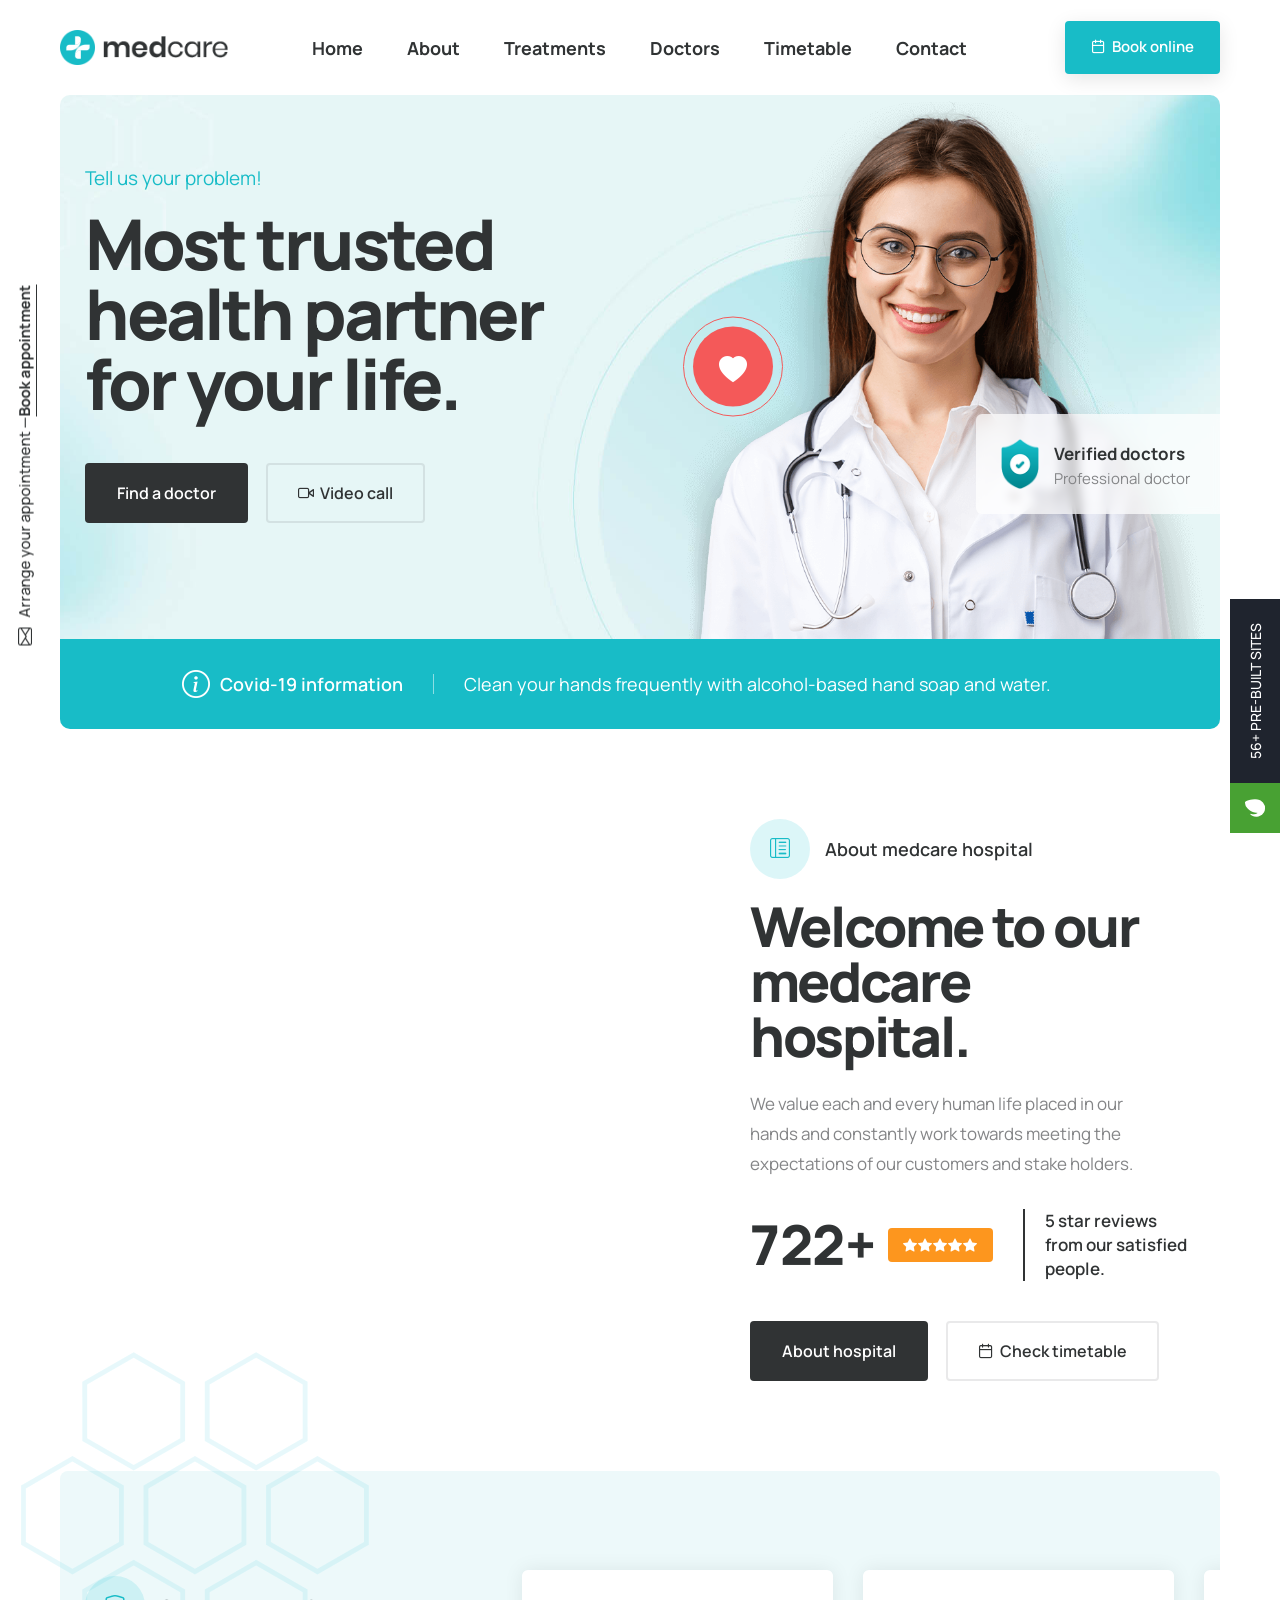
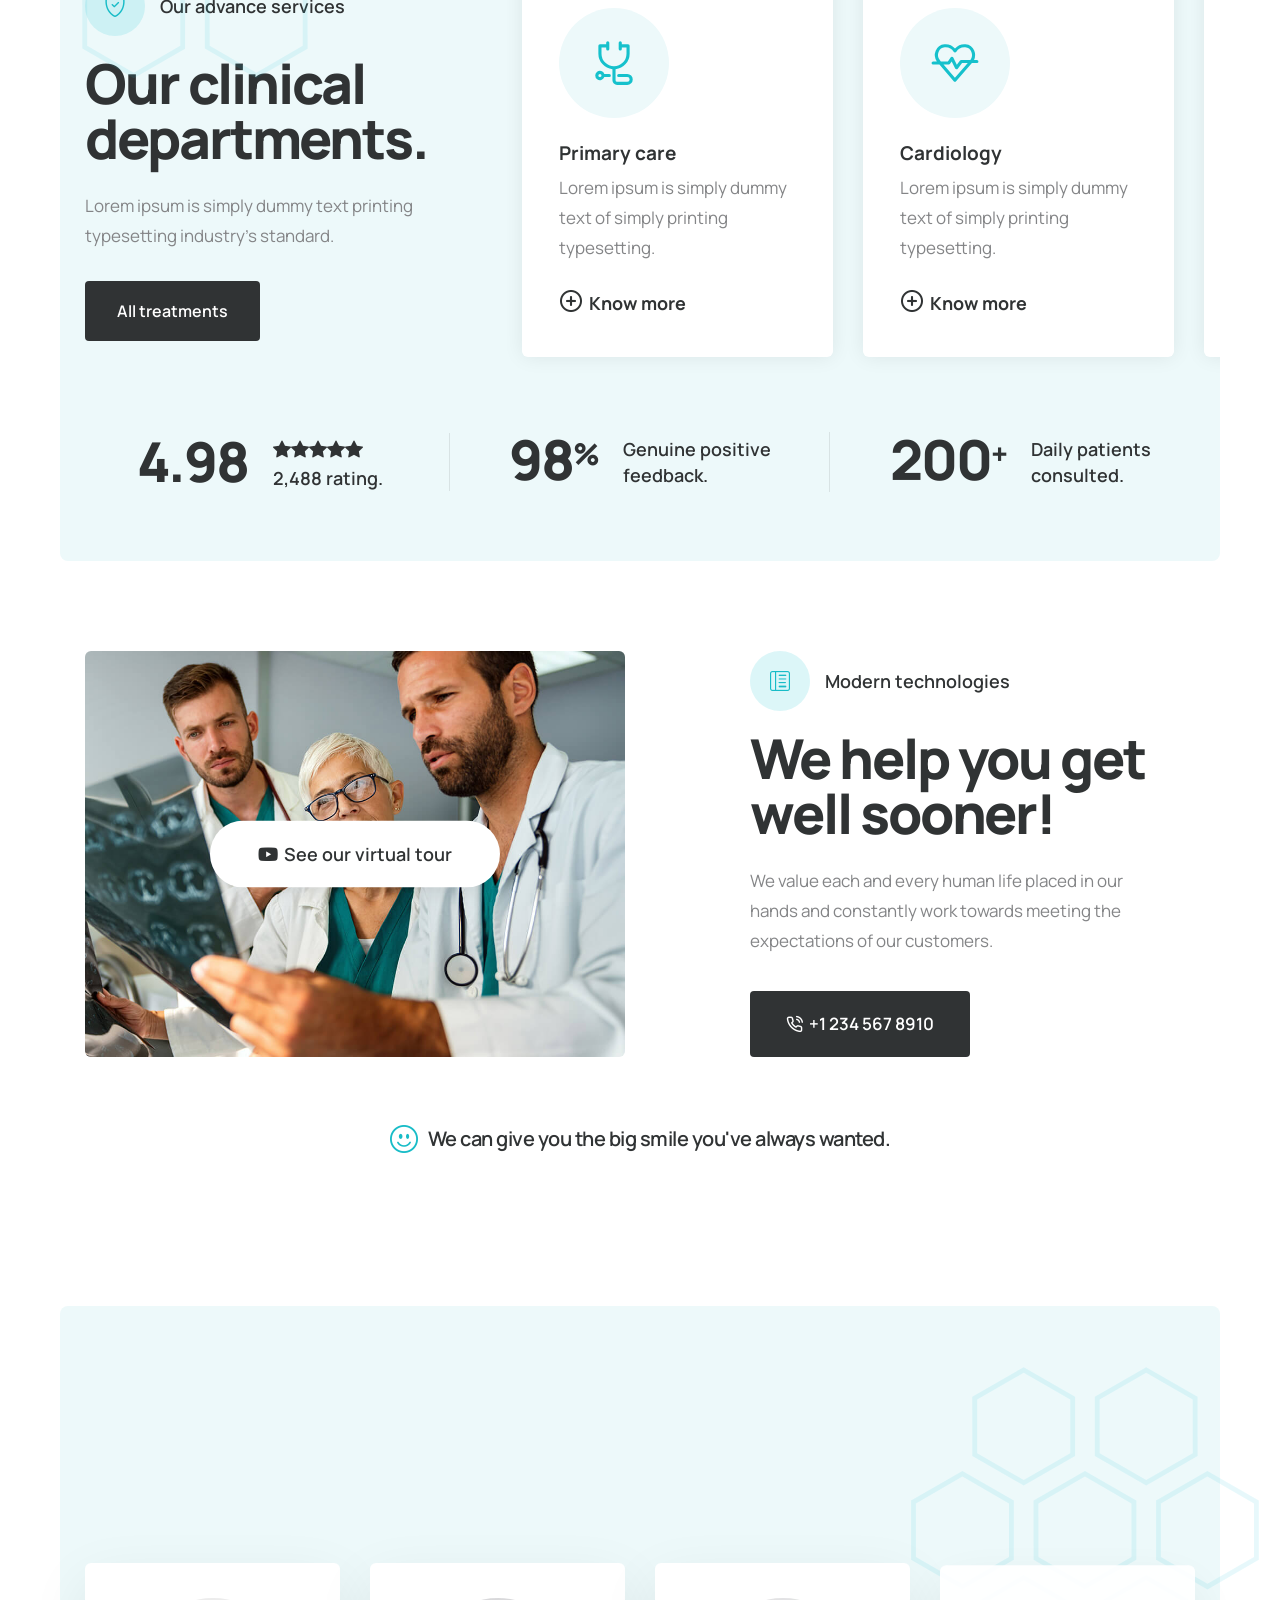
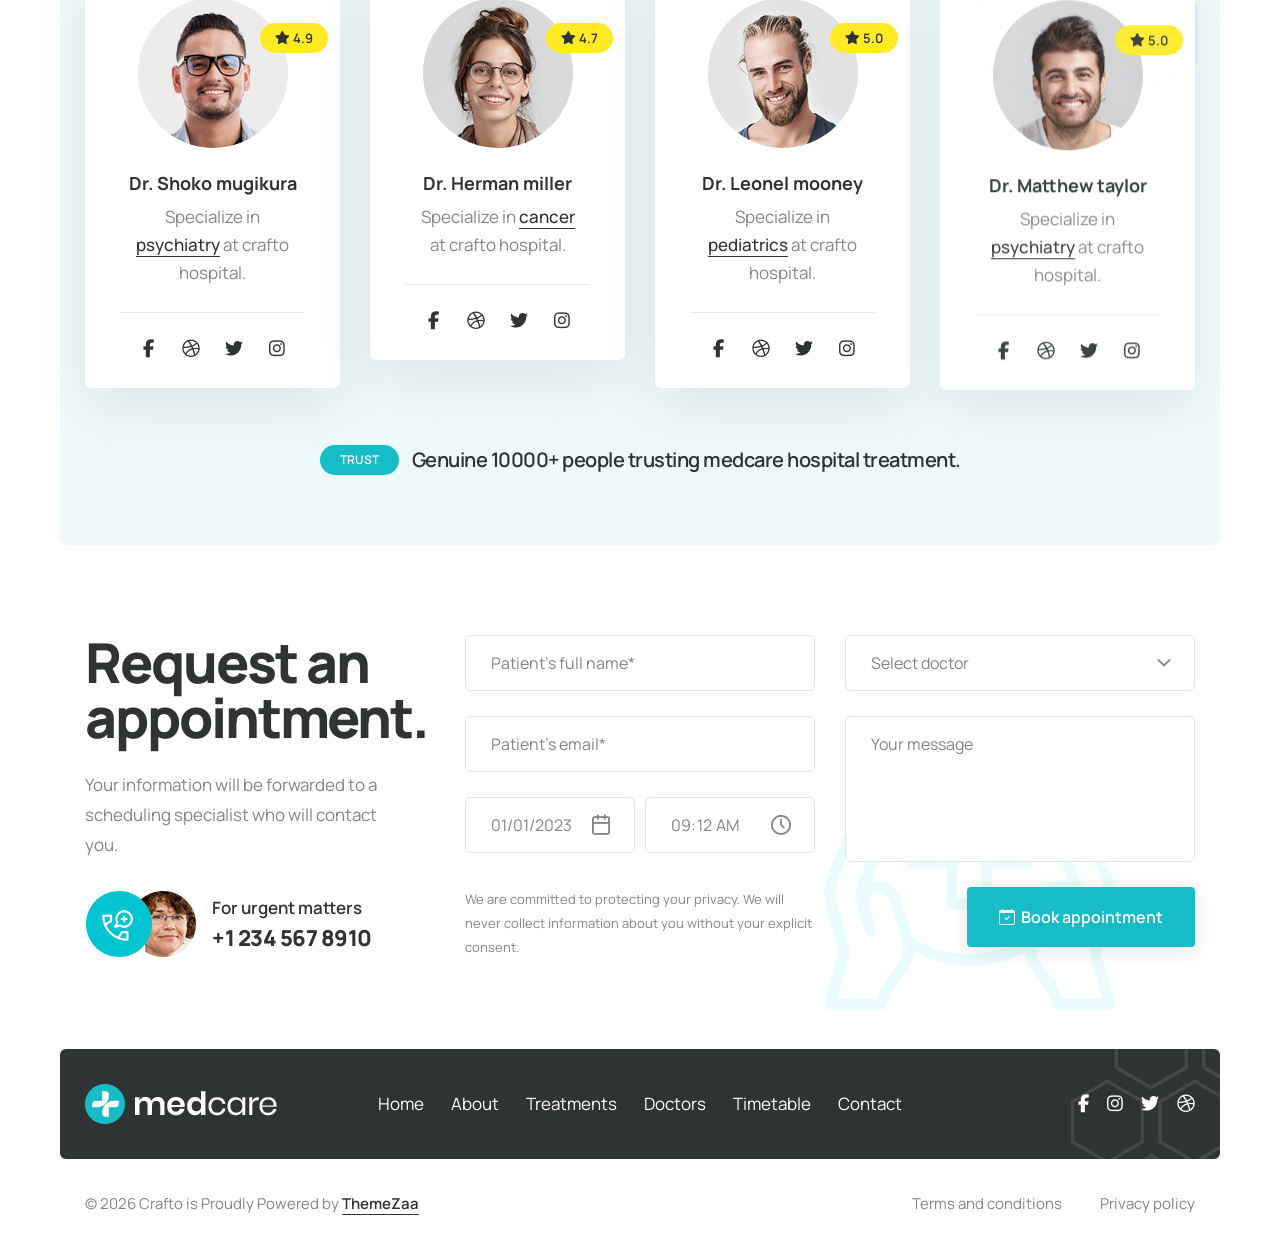
==== index.html @ 8123ae2b "Add files via upload" ====
<!DOCTYPE html>
<html class="no-js" lang="en">
  <head>
    <title>Crafto - The Multipurpose HTML5 Template</title>
    <meta charset="utf-8" />
    <meta http-equiv="X-UA-Compatible" content="IE=edge" />
    <meta name="author" content="ThemeZaa" />
    <meta name="viewport" content="width=device-width,initial-scale=1.0" />
    <meta
      name="description"
      content="Elevate your online presence with Crafto - a modern, versatile, multipurpose Bootstrap 5 responsive HTML5, SCSS template using highly creative 56+ ready demos."
    />
    <!-- favicon icon -->
    <link rel="shortcut icon" href="images/favicon.png" />
    <link rel="apple-touch-icon" href="images/apple-touch-icon-57x57.png" />
    <link
      rel="apple-touch-icon"
      sizes="72x72"
      href="images/apple-touch-icon-72x72.png"
    />
    <link
      rel="apple-touch-icon"
      sizes="114x114"
      href="images/apple-touch-icon-114x114.png"
    />
    <!-- google fonts preconnect -->
    <link rel="preconnect" href="https://fonts.googleapis.com" crossorigin />
    <link rel="preconnect" href="https://fonts.gstatic.com" crossorigin />
    <!-- style sheets and font icons  -->
    <link rel="stylesheet" href="css/vendors.min.css" />
    <link rel="stylesheet" href="css/icon.min.css" />
    <link rel="stylesheet" href="css/style.min.css" />
    <link rel="stylesheet" href="css/responsive.min.css" />
    <link rel="stylesheet" href="demos/medical/medical.css" />
  </head>
  <body data-mobile-nav-style="classic">
    <div class="box-layout">
      <!-- start header -->
      <header>
        <!-- start navigation -->
        <nav
          class="navbar navbar-expand-lg header-light bg-white disable-fixed"
        >
          <div class="container-fluid">
            <div class="col-auto col-lg-2 me-lg-0 me-auto">
              <a class="navbar-brand" href="demo-medical.html">
                <img
                  src="images/demo-medical-logo-black.png"
                  data-at2x="images/demo-medical-logo-black@2x.png"
                  alt=""
                  class="default-logo"
                />
                <img
                  src="images/demo-medical-logo-black.png"
                  data-at2x="images/demo-medical-logo-black@2x.png"
                  alt=""
                  class="alt-logo"
                />
                <img
                  src="images/demo-medical-logo-black.png"
                  data-at2x="images/demo-medical-logo-black@2x.png"
                  alt=""
                  class="mobile-logo"
                />
              </a>
            </div>
            <div class="col-auto col-lg-8 menu-order position-static">
              <button
                class="navbar-toggler float-start"
                type="button"
                data-bs-toggle="collapse"
                data-bs-target="#navbarNav"
                aria-controls="navbarNav"
                aria-label="Toggle navigation"
              >
                <span class="navbar-toggler-line"></span>
                <span class="navbar-toggler-line"></span>
                <span class="navbar-toggler-line"></span>
                <span class="navbar-toggler-line"></span>
              </button>
              <div
                class="collapse navbar-collapse justify-content-center"
                id="navbarNav"
              >
                <ul class="navbar-nav">
                  <li class="nav-item">
                    <a href="demo-medical.html" class="nav-link">Home</a>
                  </li>
                  <li class="nav-item">
                    <a href="demo-medical-about.html" class="nav-link">About</a>
                  </li>
                  <li class="nav-item">
                    <a href="demo-medical-treatments.html" class="nav-link"
                      >Treatments</a
                    >
                  </li>
                  <li class="nav-item">
                    <a href="demo-medical-doctors.html" class="nav-link"
                      >Doctors</a
                    >
                  </li>
                  <li class="nav-item">
                    <a href="demo-medical-timetable.html" class="nav-link"
                      >Timetable</a
                    >
                  </li>
                  <li class="nav-item">
                    <a href="demo-medical-contact.html" class="nav-link"
                      >Contact</a
                    >
                  </li>
                </ul>
              </div>
            </div>
            <div class="col-auto col-lg-2 text-end d-none d-sm-flex">
              <div class="header-icon">
                <div class="header-button">
                  <a
                    href="demo-medical-appointment.html"
                    class="btn btn-small btn-switch-text btn-base-color left-icon btn-round-edge btn-box-shadow"
                  >
                    <span>
                      <span><i class="feather icon-feather-calendar"></i></span>
                      <span class="btn-double-text" data-text="Book online"
                        >Book online</span
                      >
                    </span>
                  </a>
                </div>
              </div>
            </div>
          </div>
        </nav>
        <!-- end navigation -->
      </header>
      <!-- end header -->
      <!-- start banner -->
      <section
        class="top-space-margin overflow-hidden position-relative p-0 border-radius-10px lg-no-border-radius"
        data-parallax-background-ratio="0.5"
        style="background-image: url(images/demo-medical-hero-banner-bg.jpg)"
      >
        <div class="container h-100">
          <div class="row justify-content-md-center">
            <div
              class="col-xxl-5 col-xl-6 col-lg-7 pt-13 xl-pt-6 lg-pb-17 md-pb-6 sm-pt-40px text-center text-lg-start"
              data-anime='{ "el": "childs", "translateY": [50, 0], "opacity": [0,1], "duration": 600, "delay": 0, "staggervalue": 300, "easing": "easeOutQuad" }'
            >
              <span class="fs-19 mb-15px d-block text-base-color"
                >Tell us your problem!</span
              >
              <h1
                class="text-dark-gray fw-800 xs-fs-65 ls-minus-3px mb-45px d-block"
              >
                Most trusted health partner for your life.
              </h1>
              <a
                href="demo-medical-appointment.html"
                class="btn btn-medium btn-switch-text btn-dark-gray btn-round-edge me-15px xs-me-5px"
              >
                <span>
                  <span class="btn-double-text" data-text="Trusted doctor"
                    >Find a doctor</span
                  >
                </span>
              </a>
              <a
                href="demo-medical-appointment.html"
                class="btn btn-medium btn-switch-text left-icon btn-transparent-light-gray border-color-transparent-dark-gray btn-round-edge"
              >
                <span>
                  <span><i class="feather icon-feather-video"></i></span>
                  <span class="btn-double-text" data-text="Video call"
                    >Video call</span
                  >
                </span>
              </a>
            </div>
            <div
              class="col-xxl-7 col-xl-6 col-lg-5 col-md-10 position-relative align-self-end lg-pb-8 md-pb-1 sm-pb-10 xs-pb-30"
            >
              <div
                class="w-85px h-85px border-radius-100 d-flex align-items-center justify-content-center position-absolute z-index-9 left-50px lg-left-5px sm-left-30px top-100px lg-top-30px mt-30 translate-middle-y"
                data-anime='{ "opacity": [0,1], "duration": 800, "delay": 200, "staggervalue": 300, "easing": "easeOutQuad" }'
              >
                <div
                  class="bg-red video-icon-box video-icon-medium feature-box-icon-rounded w-80px h-80px rounded-circle d-flex align-items-center justify-content-center"
                >
                  <span>
                    <span class="video-icon">
                      <i
                        class="bi bi-heart-fill icon-very-medium text-white position-relative top-3px m-0"
                      ></i>
                      <span class="video-icon-sonar">
                        <span
                          class="video-icon-sonar-bfr border border-1 border-color-red"
                        ></span>
                      </span>
                    </span>
                  </span>
                </div>
              </div>
              <figure class="outside-box-right-2 position-relative">
                <img src="images/demo-medical-hero-banner-01.png" alt="" />
                <figcaption
                  class="blur-box bg-white-transparent position-absolute border-radius-6px top-50 right-minus-50px xl-right-minus-5px lg-right-minus-10px sm-right-5px w-250px p-25px text-center last-paragraph-no-margin animation-float"
                >
                  <!-- start features box item -->
                  <div class="icon-with-text-style-08">
                    <div
                      class="feature-box feature-box-left-icon-middle overflow-hidden"
                    >
                      <div class="feature-box-icon me-15px">
                        <img
                          src="images/demo-medical-hero-banner-icon-01.png"
                          class="h-50px"
                          alt=""
                        />
                      </div>
                      <div class="feature-box-content last-paragraph-no-margin">
                        <span class="d-inline-block fs-17 fw-700 text-dark-gray"
                          >Verified doctors</span
                        >
                        <p class="lh-20 fs-15">Professional doctor</p>
                      </div>
                    </div>
                  </div>
                  <!-- end features box item -->
                </figcaption>
              </figure>
            </div>
          </div>
        </div>
        <div
          class="bg-base-color position-absolute bottom-0px w-100 pt-30px pb-30px"
        >
          <div class="container">
            <div class="row align-items-center justify-content-center">
              <div class="col-auto md-mb-10px">
                <div class="d-flex align-items-center text-white">
                  <i class="bi bi-info-circle icon-very-medium me-10px"></i>
                  <span class="fw-600 fs-18">Covid-19 information</span>
                  <span
                    class="h-20px w-1px d-none d-lg-block bg-white opacity-5 ms-30px"
                  ></span>
                </div>
              </div>
              <div
                class="col-xl-7 col-lg-8 text-white text-center text-lg-start"
              >
                <div
                  class="swiper slider-one-slide"
                  data-slider-options='{ "slidesPerView": 1, "spaceBetween": 20, "loop": true, "pagination": { "el": ".slider-one-slide-pagination", "clickable": true }, "autoplay": { "delay": 2000, "disableOnInteraction": false }, "navigation": { "nextEl": ".swiper-button-next-nav", "prevEl": ".swiper-button-previous-nav" }, "keyboard": { "enabled": true, "onlyInViewport": true }, "effect": "slide" }'
                >
                  <div class="swiper-wrapper align-items-center">
                    <!-- start text slider item -->
                    <div class="fs-18 swiper-slide">
                      Get vaccinated as soon as it's your turn and follow
                      guidance on vaccination.
                    </div>
                    <!-- end text slider item -->
                    <!-- start text slider item -->
                    <div class="fs-18 swiper-slide">
                      Clean your hands frequently with alcohol-based hand soap
                      and water.
                    </div>
                    <!-- end text slider item -->
                    <!-- start text slider item -->
                    <div class="fs-18 swiper-slide">
                      Cover your mouth and nose with a bent elbow or tissue when
                      you cough.
                    </div>
                    <!-- end text slider item -->
                  </div>
                  <!-- start slider navigation -->
                  <!-- <div class="swiper-button-previous-nav swiper-button-prev"><i class="bi bi-arrow-left icon-extra-medium text-dark-gray d-flex"></i></div>
                                    <div class="swiper-button-next-nav swiper-button-next"><i class="bi bi-arrow-right icon-extra-medium text-dark-gray d-flex"></i></div> -->
                  <!-- end slider pagination -->
                </div>
              </div>
            </div>
          </div>
        </div>
      </section>
      <!-- end banner -->
      <!-- start section -->
      <section>
        <div class="container">
          <div class="row align-items-center justify-content-center">
            <div
              class="col-lg-6 col-md-10 md-mb-15 xs-mb-20 offset-lg-0 offset-md-1 position-relative"
            >
              <div
                class="w-75"
                data-animation-delay="200"
                data-shadow-animation="true"
                data-bottom-top="transform: translateY(50px)"
                data-top-bottom="transform: translateY(-50px)"
              >
                <img
                  src="images/demo-medical-home-02.jpg"
                  alt=""
                  class="border-radius-6px w-100"
                />
                <div
                  class="position-absolute left-minus-70px lg-left-minus-15px md-left-minus-50px bottom-130px lg-bottom-90px md-mb-50px d-none d-md-flex flex-column align-items-center justify-content-center w-140px h-140px bg-white border-radius-100 p-10px box-shadow-quadruple-large"
                  data-anime='{"translateY": [-15, 0], "scale": [0.5, 1], "opacity": [0,1], "duration": 800, "delay": 800, "staggervalue": 300, "easing": "easeOutQuad" }'
                >
                  <img
                    src="images/demo-medical-home-06.png"
                    class="position-absolute top-50 translate-middle-y"
                    alt=""
                  />
                  <img
                    src="images/demo-medical-home-07.png"
                    class="animation-rotation"
                    alt=""
                  />
                </div>
              </div>
              <div
                class="w-55 overflow-hidden position-absolute right-15px bottom-minus-50px"
                data-shadow-animation="true"
                data-animation-delay="100"
                data-bottom-top="transform: translateY(-20px)"
                data-top-bottom="transform: translateY(20px)"
              >
                <img
                  src="images/demo-medical-home-03.jpg"
                  alt=""
                  class="border-radius-6px box-shadow-quadruple-large w-100"
                />
              </div>
            </div>
            <div
              class="col-xl-5 offset-xl-1 col-lg-6 text-right text-md-start"
              data-anime='{ "opacity": [0,1], "duration": 600, "delay": 100, "staggervalue": 150, "easing": "easeOutQuad" }'
            >
              <span
                class="fs-18 fw-600 text-dark-gray mb-20px d-flex align-items-center"
                ><span
                  class="text-center w-60px h-60px d-flex justify-content-center align-items-center rounded-circle bg-light-sea-green-transparent-light align-middle me-15px"
                  ><i
                    class="bi bi-layout-text-sidebar-reverse text-base-color fs-20"
                  ></i></span
                >About medcare hospital</span
              >
              <h2 class="fw-800 text-dark-gray ls-minus-2px">
                Welcome to our medcare hospital.
              </h2>
              <p class="mb-30px w-95 lg-w-100 xs-mb-25px">
                We value each and every human life placed in our hands and
                constantly work towards meeting the expectations of our
                customers and stake holders.
              </p>
              <div class="row align-items-center text-right text-sm-start">
                <div class="col-sm-auto xs-mb-10px">
                  <h2
                    class="alt-font text-dark-gray mb-0 d-inline-block align-middle me-10px fw-800"
                  >
                    722+
                  </h2>
                  <div
                    class="text-center bg-golden-yellow text-white fs-14 ls-1px border-radius-4px d-inline-block ps-15px pe-15px lh-34 align-middle me-5px"
                  >
                    <i class="bi bi-star-fill"></i
                    ><i class="bi bi-star-fill"></i
                    ><i class="bi bi-star-fill"></i
                    ><i class="bi bi-star-fill"></i
                    ><i class="bi bi-star-fill"></i>
                  </div>
                </div>
                <div
                  class="col-sm border-start border-2 border-color-dark-gray ps-25px ms-10px xl-ps-20px xs-border-start-0 xs-ps-15px xs-pe-15px xs-m-0"
                >
                  <p class="m-0 lh-24 text-dark-gray fw-600">
                    5 star reviews from our satisfied people.
                  </p>
                </div>
              </div>
              <div class="d-inline-block mt-40px xs-mt-30px">
                <a
                  href="demo-medical-about.html"
                  class="btn btn-medium btn-switch-text btn-dark-gray btn-round-edge me-15px xs-me-5px"
                >
                  <span>
                    <span class="btn-double-text" data-text="Trusted doctor"
                      >About hospital</span
                    >
                  </span>
                </a>
                <a
                  href="demo-medical-timetable.html"
                  class="btn btn-medium btn-switch-text left-icon btn-transparent-light-gray border-color-transparent-dark-gray btn-round-edge xs-mt-15px"
                >
                  <span>
                    <span><i class="feather icon-feather-calendar"></i></span>
                    <span class="btn-double-text" data-text="Check timetable"
                      >Check timetable</span
                    >
                  </span>
                </a>
              </div>
            </div>
          </div>
        </div>
      </section>
      <!-- end section -->
      <!-- start section -->
      <section class="pt-0 position-relative">
        <div
          class="position-absolute top-minus-70px lg-top-minus-50px left-minus-80px xxl-left-minus-40px lg-left-30px lg-w-300px opacity-1 w-350px z-index-1 d-none d-lg-inline-block"
        >
          <img
            src="images/demo-medical-pattern.svg"
            alt=""
            data-bottom-top="transform: translateY(-50px)"
            data-top-bottom="transform: translateY(50px)"
          />
        </div>
        <div
          class="bg-light-turquoise-blue border-radius-8px lg-no-border-radius pt-6 pb-6 md-pt-50px md-pb-50px overflow-hidden position-relative"
        >
          <div class="container">
            <div class="row align-items-center">
              <div
                class="col-xl-4 col-lg-5 md-mb-30px"
                data-anime='{"el": "childs", "translateY": [30, 0], "opacity": [0,1], "duration": 800, "delay": 0, "staggervalue": 150, "easing": "easeOutQuad" }'
              >
                <span
                  class="fs-18 fw-600 text-dark-gray mb-20px d-flex align-items-center"
                  ><span
                    class="text-center w-60px h-60px d-flex justify-content-center align-items-center rounded-circle bg-light-sea-green-transparent-light align-middle me-15px"
                    ><i
                      class="bi bi bi-shield-check text-base-color fs-22"
                    ></i></span
                  >Our advance services</span
                >
                <h2 class="fw-800 text-dark-gray ls-minus-2px">
                  Our clinical departments.
                </h2>
                <p class="mb-30px">
                  Lorem ipsum is simply dummy text printing typesetting
                  industry's standard.
                </p>
                <a
                  href="demo-medical-treatments.html"
                  class="btn btn-medium btn-switch-text btn-dark-gray btn-round-edge"
                >
                  <span>
                    <span class="btn-double-text" data-text="All treatments"
                      >All treatments</span
                    >
                  </span>
                </a>
              </div>
              <div class="col-xl-8 ps-5 col-lg-7">
                <div
                  class="outside-box-right-25 sm-outside-box-right-0"
                  data-anime='{ "translateY": [0, 0], "opacity": [0,1], "duration": 1200, "delay": 100, "staggervalue": 150, "easing": "easeOutQuad" }'
                >
                  <div
                    class="swiper magic-cursor ps-15px md-ps-0"
                    data-slider-options='{ "slidesPerView": 1, "spaceBetween": 30, "loop": true, "autoplay": { "delay": 4000, "disableOnInteraction": false },  "pagination": { "el": ".slider-four-slide-pagination-1", "clickable": true, "dynamicBullets": false }, "keyboard": { "enabled": true, "onlyInViewport": true }, "breakpoints": { "1200": { "slidesPerView": 3 }, "768": { "slidesPerView": 2 }, "320": { "slidesPerView": 1 } }, "effect": "slide" }'
                  >
                    <div class="swiper-wrapper pt-30px pb-20px">
                      <!-- start slider item -->
                      <div class="swiper-slide">
                        <!-- start features box item -->
                        <div
                          class="icon-with-text-style-02 transition-inner-all"
                        >
                          <div
                            class="feature-box bg-white text-start hover-box dark-hover border-radius-6px p-15 xl-p-12 box-shadow-medium"
                          >
                            <div
                              class="feature-box-icon feature-box-icon-rounded w-110px h-110px bg-light-turquoise-blue rounded-circle mb-20px"
                            >
                              <img
                                src="images/demo-medical-icon-01.svg"
                                class="w-50px"
                                alt=""
                              />
                            </div>
                            <div class="feature-box-content">
                              <span
                                class="d-block text-dark-gray fs-19 fw-700 mb-5px"
                                >Primary care</span
                              >
                              <p class="text-light-opacity">
                                Lorem ipsum is simply dummy text of simply
                                printing typesetting.
                              </p>
                              <a
                                href="demo-medical-treatments.html"
                                class="btn btn-extra-large btn-link text-dark-gray border-bottom-0 left-icon fw-700"
                                ><i
                                  class="feather icon-feather-plus-circle icon-extra-medium ms-0"
                                ></i
                                >Know more</a
                              >
                            </div>
                            <div
                              class="feature-box-overlay bg-base-color border-radius-6px"
                            ></div>
                          </div>
                        </div>
                        <!-- end features box item -->
                      </div>
                      <!-- end slider item -->
                      <!-- start slider item -->
                      <div class="swiper-slide">
                        <!-- start features box item -->
                        <div
                          class="icon-with-text-style-02 transition-inner-all"
                        >
                          <div
                            class="feature-box bg-white text-start hover-box dark-hover border-radius-6px p-15 xl-p-12 box-shadow-medium"
                          >
                            <div
                              class="feature-box-icon feature-box-icon-rounded w-110px h-110px bg-light-turquoise-blue rounded-circle mb-20px"
                            >
                              <img
                                src="images/demo-medical-icon-02.svg"
                                class="w-50px"
                                alt=""
                              />
                            </div>
                            <div class="feature-box-content">
                              <span
                                class="d-block text-dark-gray fs-19 fw-700 mb-5px"
                                >Cardiology</span
                              >
                              <p class="text-light-opacity">
                                Lorem ipsum is simply dummy text of simply
                                printing typesetting.
                              </p>
                              <a
                                href="demo-medical-treatments.html"
                                class="btn btn-extra-large btn-link text-dark-gray border-bottom-0 left-icon fw-700"
                                ><i
                                  class="feather icon-feather-plus-circle icon-extra-medium ms-0"
                                ></i
                                >Know more</a
                              >
                            </div>
                            <div
                              class="feature-box-overlay bg-base-color border-radius-6px"
                            ></div>
                          </div>
                        </div>
                        <!-- end features box item -->
                      </div>
                      <!-- end slider item -->
                      <!-- start slider item -->
                      <div class="swiper-slide">
                        <!-- start features box item -->
                        <div
                          class="icon-with-text-style-02 transition-inner-all"
                        >
                          <div
                            class="feature-box bg-white text-start hover-box dark-hover border-radius-6px p-15 xl-p-12 box-shadow-medium"
                          >
                            <div
                              class="feature-box-icon feature-box-icon-rounded w-110px h-110px bg-light-turquoise-blue rounded-circle mb-20px"
                            >
                              <img
                                src="images/demo-medical-icon-03.svg"
                                class="w-50px"
                                alt=""
                              />
                            </div>
                            <div class="feature-box-content">
                              <span
                                class="d-block text-dark-gray fs-19 fw-700 mb-5px"
                                >General surgery</span
                              >
                              <p class="text-light-opacity">
                                Lorem ipsum is simply dummy text of simply
                                printing typesetting.
                              </p>
                              <a
                                href="demo-medical-treatments.html"
                                class="btn btn-extra-large btn-link text-dark-gray border-bottom-0 left-icon fw-700"
                                ><i
                                  class="feather icon-feather-plus-circle icon-extra-medium ms-0"
                                ></i
                                >Know more</a
                              >
                            </div>
                            <div
                              class="feature-box-overlay bg-base-color border-radius-6px"
                            ></div>
                          </div>
                        </div>
                        <!-- end features box item -->
                      </div>
                      <!-- end slider item -->
                      <!-- start slider item -->
                      <div class="swiper-slide">
                        <!-- start features box item -->
                        <div
                          class="icon-with-text-style-02 transition-inner-all"
                        >
                          <div
                            class="feature-box bg-white text-start hover-box dark-hover border-radius-6px p-15 xl-p-12 box-shadow-medium"
                          >
                            <div
                              class="feature-box-icon feature-box-icon-rounded w-110px h-110px bg-light-turquoise-blue rounded-circle mb-20px"
                            >
                              <img
                                src="images/demo-medical-icon-04.svg"
                                class="w-50px"
                                alt=""
                              />
                            </div>
                            <div class="feature-box-content">
                              <span
                                class="d-block text-dark-gray fs-19 fw-700 mb-5px"
                                >Blood test</span
                              >
                              <p class="text-light-opacity">
                                Lorem ipsum is simply dummy text of simply
                                printing typesetting.
                              </p>
                              <a
                                href="demo-medical-treatments.html"
                                class="btn btn-extra-large btn-link text-dark-gray border-bottom-0 left-icon fw-700"
                                ><i
                                  class="feather icon-feather-plus-circle icon-extra-medium ms-0"
                                ></i
                                >Know more</a
                              >
                            </div>
                            <div
                              class="feature-box-overlay bg-base-color border-radius-6px"
                            ></div>
                          </div>
                        </div>
                        <!-- end features box item -->
                      </div>
                      <!-- start slider item -->
                      <!-- start slider item -->
                      <div class="swiper-slide">
                        <!-- start features box item -->
                        <div
                          class="icon-with-text-style-02 transition-inner-all"
                        >
                          <div
                            class="feature-box bg-white text-start hover-box dark-hover border-radius-6px p-15 xl-p-12 box-shadow-medium"
                          >
                            <div
                              class="feature-box-icon feature-box-icon-rounded w-110px h-110px bg-light-turquoise-blue rounded-circle mb-20px"
                            >
                              <img
                                src="images/demo-medical-icon-02.svg"
                                class="w-50px"
                                alt=""
                              />
                            </div>
                            <div class="feature-box-content">
                              <span
                                class="d-block text-dark-gray fs-19 fw-700 mb-5px"
                                >Cardiology</span
                              >
                              <p class="text-light-opacity">
                                Lorem ipsum is simply dummy text of simply
                                printing typesetting.
                              </p>
                              <a
                                href="demo-medical-treatments.html"
                                class="btn btn-extra-large btn-link text-dark-gray border-bottom-0 left-icon fw-700"
                                ><i
                                  class="feather icon-feather-plus-circle icon-extra-medium ms-0"
                                ></i
                                >Know more</a
                              >
                            </div>
                            <div
                              class="feature-box-overlay bg-base-color border-radius-6px"
                            ></div>
                          </div>
                        </div>
                        <!-- end features box item -->
                      </div>
                      <!-- start slider item -->
                      <div class="swiper-slide">
                        <!-- start features box item -->
                        <div
                          class="icon-with-text-style-02 transition-inner-all"
                        >
                          <div
                            class="feature-box bg-white text-start hover-box dark-hover border-radius-6px p-15 xl-p-12 box-shadow-medium"
                          >
                            <div
                              class="feature-box-icon feature-box-icon-rounded w-110px h-110px bg-light-turquoise-blue rounded-circle mb-20px"
                            >
                              <img
                                src="images/demo-medical-icon-03.svg"
                                class="w-50px"
                                alt=""
                              />
                            </div>
                            <div class="feature-box-content">
                              <span
                                class="d-block text-dark-gray fs-19 fw-700 mb-5px"
                                >General surgery</span
                              >
                              <p class="text-light-opacity">
                                Lorem ipsum is simply dummy text of simply
                                printing typesetting.
                              </p>
                              <a
                                href="demo-medical-treatments.html"
                                class="btn btn-extra-large btn-link text-dark-gray border-bottom-0 left-icon fw-700"
                                ><i
                                  class="feather icon-feather-plus-circle icon-extra-medium ms-0"
                                ></i
                                >Know more</a
                              >
                            </div>
                            <div
                              class="feature-box-overlay bg-base-color border-radius-6px"
                            ></div>
                          </div>
                        </div>
                        <!-- end features box item -->
                      </div>
                      <!-- end slider item -->
                    </div>
                  </div>
                </div>
              </div>
            </div>
            <div
              class="row row-cols-1 row-cols-lg-3 row-cols-sm-2 mt-5 align-items-center justify-content-center"
              data-anime='{ "el": "childs", "translateY": [30, 0], "opacity": [0,1], "duration": 800, "delay": 0, "staggervalue": 200, "easing": "easeOutQuad" }'
            >
              <!-- start content box item -->
              <div
                class="col md-mb-40px border-end xs-border-end-0 border-color-transparent-dark-very-light"
              >
                <div
                  class="d-flex flex-column flex-md-row justify-content-center align-items-center text-center text-md-start"
                >
                  <div class="flex-shrink-0 me-25px sm-me-0">
                    <h2 class="mb-0 text-dark-gray fw-800 ls-minus-2px">
                      4.98
                    </h2>
                  </div>
                  <div>
                    <div
                      class="fs-18 lh-32 last-paragraph-no-margin text-dark-gray"
                    >
                      <i class="bi bi-star-fill text-dark-gray"></i
                      ><i class="bi bi-star-fill"></i
                      ><i class="bi bi-star-fill"></i
                      ><i class="bi bi-star-fill"></i
                      ><i class="bi bi-star-fill"></i>
                    </div>
                    <span class="fs-18 lh-26 d-block fw-600 text-dark-gray"
                      >2,488 rating.</span
                    >
                  </div>
                </div>
              </div>
              <!-- end content box item -->
              <!-- start content box item -->
              <div
                class="col md-mb-40px border-end md-border-end-0 border-color-transparent-dark-very-light"
              >
                <div
                  class="d-flex flex-column flex-md-row justify-content-center align-items-center text-center text-md-start"
                >
                  <div class="flex-shrink-0 me-25px sm-me-0">
                    <h2 class="mb-0 text-dark-gray fw-800 ls-minus-2px">
                      98<sup class="fs-30">%</sup>
                    </h2>
                  </div>
                  <div>
                    <span class="fs-18 text-dark-gray lh-26 d-block fw-600"
                      >Genuine positive<br />
                      feedback.</span
                    >
                  </div>
                </div>
              </div>
              <!-- end content box item -->
              <!-- start content box item -->
              <div class="col text-dark-gray fw-600">
                <div
                  class="d-flex flex-column flex-md-row justify-content-center align-items-center text-center text-md-start"
                >
                  <div class="flex-shrink-0 me-25px sm-me-0">
                    <h2 class="mb-0 text-dark-gray fw-800 ls-minus-2px">
                      200<sup class="fs-30">+</sup>
                    </h2>
                  </div>
                  <div>
                    <span class="fs-18 lh-26 d-block fw-600"
                      >Daily patients<br />consulted.</span
                    >
                  </div>
                </div>
              </div>
              <!-- end content box item -->
            </div>
          </div>
        </div>
      </section>
      <!-- end section -->
      <!-- start section -->
      <section class="overlap-height py-0">
        <div class="container overlap-gap-section">
          <div class="row align-items-center justify-content-center">
            <div
              class="col-lg-6 md-mb-50px position-relative"
              data-anime='{ "translateY": [0, 0], "opacity": [0,1], "duration": 1200, "delay": 50, "staggervalue": 150, "easing": "easeOutQuad" }'
            >
              <div class="atropos" data-atropos data-atropos-perspective="2450">
                <div class="atropos-scale">
                  <div class="atropos-rotate">
                    <div class="atropos-inner">
                      <img
                        src="images/demo-medical-home-04.jpg"
                        alt=""
                        class="border-radius-6px"
                      />
                    </div>
                  </div>
                </div>
              </div>
              <div
                class="absolute-middle-center text-white-space-nowrap z-index-9"
              >
                <a
                  href="https://www.youtube.com/watch?v=cfXHhfNy7tU"
                  class="btn btn-extra-large btn-white left-icon btn-box-shadow btn-rounded popup-youtube"
                  ><i class="fa-brands fa-youtube"></i>See our virtual tour</a
                >
              </div>
            </div>
            <div
              class="col-xl-5 offset-xl-1 col-lg-6"
              data-anime='{ "translateY": [30, 0], "opacity": [0,1], "duration": 1200, "delay": 150, "staggervalue": 150, "easing": "easeOutQuad" }'
            >
              <span
                class="fs-18 fw-600 text-dark-gray mb-20px d-flex align-items-center"
                ><span
                  class="text-center w-60px h-60px d-flex justify-content-center align-items-center rounded-circle bg-light-sea-green-transparent-light align-middle me-15px"
                  ><i
                    class="bi bi-layout-text-sidebar-reverse text-base-color fs-20"
                  ></i></span
                >Modern technologies</span
              >
              <h2 class="fw-800 text-dark-gray ls-minus-2px">
                We help you get well sooner!
              </h2>
              <p class="mb-35px md-mb-30px w-90 lg-w-100">
                We value each and every human life placed in our hands and
                constantly work towards meeting the expectations of our
                customers.
              </p>
              <a
                href="tel:12345678910"
                class="btn btn-large btn-switch-text btn-dark-gray btn-round-edge left-icon"
              >
                <span>
                  <span><i class="feather icon-feather-phone-call"></i></span>
                  <span class="btn-double-text" data-text="+1 234 567 8910"
                    >+1 234 567 8910</span
                  >
                </span>
              </a>
            </div>
          </div>
          <div
            class="row justify-content-center pt-6 pb-6 md-pt-8 md-pb-8"
            data-anime='{ "translateY": [0, 0], "opacity": [0,1], "duration": 1200, "delay": 150, "staggervalue": 150, "easing": "easeOutQuad" }'
          >
            <div class="col-auto icon-with-text-style-08">
              <div class="feature-box feature-box-left-icon-middle">
                <div class="feature-box-icon me-10px">
                  <i
                    class="bi bi-emoji-smile icon-very-medium text-base-color"
                  ></i>
                </div>
                <div
                  class="feature-box-content text-dark-gray fs-20 fw-600 ls-minus-05px"
                >
                  We can give you the big smile you've always wanted.
                </div>
              </div>
            </div>
          </div>
        </div>
      </section>
      <!-- end section -->
      <!-- start section -->
      <section
        class="bg-light-turquoise-blue border-radius-8px lg-no-border-radius pt-6 pb-6 position-relative z-index-0"
      >
        <div class="container overlap-section mb-5 sm-mb-50px">
          <div
            class="bg-base-color border-radius-6px pt-4 pb-4 ps-6 pe-6 xl-p-4 sm-p-30px"
            data-anime='{ "opacity": [0,1], "duration": 600, "delay": 100, "staggervalue": 300, "easing": "easeOutQuad" }'
          >
            <div class="row justify-content-center align-items-center">
              <div class="col-xl-3 lg-mb-25px text-center text-xl-start">
                <h6 class="text-white fw-700 mb-0 w-80 xl-w-100">
                  Find the right
                  <span
                    class="highlight-separator"
                    data-shadow-animation="true"
                    data-animation-delay="500"
                    >doctor
                    <span
                      ><img src="images/highlight-separator.svg" alt="" /></span
                  ></span>
                  for you.
                </h6>
              </div>
              <div class="col-xl-9">
                <div
                  class="row row-cols-auto row-cols-lg-3 row-cols-md-2 justify-content-center align-items-center"
                >
                  <!-- start process step item -->
                  <div
                    class="col process-step-style-07 position-relative md-mb-30px"
                  >
                    <div class="process-step-item d-flex align-items-center">
                      <div class="process-step-icon-wrap position-relative">
                        <div
                          class="process-step-icon d-flex justify-content-center align-items-center mx-auto rounded-circle h-70px w-70px border border-1 border-color-transparent-white-very-light box-shadow-bottom"
                        >
                          <span
                            class="number position-relative z-index-1 text-white fw-500"
                            >01</span
                          >
                        </div>
                      </div>
                      <div
                        class="process-content ps-20px last-paragraph-no-margin"
                      >
                        <span class="d-block fw-600 text-white fs-18"
                          >Search doctor</span
                        >
                        <p class="text-white opacity-7">Lorem sit printing</p>
                      </div>
                    </div>
                  </div>
                  <!-- end process step item -->
                  <!-- start process step item -->
                  <div
                    class="col process-step-style-07 position-relative md-mb-30px"
                  >
                    <div class="process-step-item d-flex align-items-center">
                      <div class="process-step-icon-wrap position-relative">
                        <div
                          class="process-step-icon d-flex justify-content-center align-items-center mx-auto rounded-circle h-70px w-70px border border-1 border-color-transparent-white-very-light box-shadow-bottom"
                        >
                          <span
                            class="number position-relative z-index-1 text-white fw-500"
                            >02</span
                          >
                        </div>
                      </div>
                      <div
                        class="process-content ps-20px last-paragraph-no-margin"
                      >
                        <span class="d-block fw-600 text-white fs-18"
                          >Book schedule</span
                        >
                        <p class="text-white opacity-7">Lorem sit printing</p>
                      </div>
                    </div>
                  </div>
                  <!-- end process step item -->
                  <!-- start process step item -->
                  <div class="col process-step-style-07 position-relative">
                    <div class="process-step-item d-flex align-items-center">
                      <div class="process-step-icon-wrap position-relative">
                        <div
                          class="process-step-icon d-flex justify-content-center align-items-center mx-auto rounded-circle h-70px w-70px border border-1 border-color-transparent-white-very-light box-shadow-bottom"
                        >
                          <span
                            class="number position-relative z-index-1 text-white fw-500"
                            >03</span
                          >
                        </div>
                      </div>
                      <div
                        class="process-content ps-20px last-paragraph-no-margin"
                      >
                        <span class="d-block fw-600 text-white fs-18"
                          >Make a payment</span
                        >
                        <p class="text-white opacity-7">Lorem sit printing</p>
                      </div>
                    </div>
                  </div>
                  <!-- end process step item -->
                </div>
              </div>
            </div>
          </div>
        </div>
        <div class="container">
          <div class="row mb-3">
            <div
              class="col text-center"
              data-anime='{ "translateY": [30, 0], "opacity": [0,1], "duration": 600, "delay": 0, "staggervalue": 300, "easing": "easeOutQuad" }'
            >
              <h2 class="fw-800 text-dark-gray ls-minus-2px">
                Qualified doctors
              </h2>
            </div>
          </div>
          <div
            class="row row-cols-1 row-cols-xl-4 row-cols-sm-2 justify-content-center"
            data-anime='{ "el": "childs", "translateY": [30, 0], "opacity": [0,1], "duration": 600, "delay": 0, "staggervalue": 300, "easing": "easeOutQuad" }'
          >
            <!-- start team member item -->
            <div class="col team-style-06 lg-mb-30px">
              <div
                class="d-flex flex-column p-35px pb-20px lg-p-30px text-center border-radius-6px bg-white box-shadow-quadruple-large position-relative"
              >
                <div class="position-relative">
                  <a href="#" class="d-inline-block position-relative"
                    ><img
                      class="rounded-circle w-150px h-150px mb-20px"
                      src="images/team-22.jpg"
                      alt=""
                    /><span
                      class="fs-13 fw-600 text-dark-gray alt-font lh-30 position-absolute top-25px right-minus-40px border-radius-30px bg-yellow ps-15px pe-15px"
                      ><i class="fa-solid fa-star"></i> 4.9</span
                    ></a
                  >
                </div>
                <a href="#" class="text-dark-gray fs-18 fw-700 mb-5px"
                  >Dr. Shoko mugikura</a
                >
                <p class="w-90 mx-auto lh-28">
                  Specialize in
                  <span
                    class="text-dark-gray text-decoration-line-bottom fw-500"
                    >psychiatry</span
                  >
                  at crafto hospital.
                </p>
                <div
                  class="text-center elements-social social-icon-style-02 border-top border-color-light-medium-gray w-100 pt-15px"
                >
                  <ul class="small-icon dark">
                    <li>
                      <a
                        class="facebook"
                        href="https://www.facebook.com/"
                        target="_blank"
                        ><i class="fa-brands fa-facebook-f"></i
                      ></a>
                    </li>
                    <li>
                      <a
                        class="dribbble"
                        href="http://www.dribbble.com"
                        target="_blank"
                        ><i class="fa-brands fa-dribbble"></i
                      ></a>
                    </li>
                    <li>
                      <a
                        class="twitter"
                        href="https://www.twitter.com"
                        target="_blank"
                        ><i class="fa-brands fa-twitter"></i
                      ></a>
                    </li>
                    <li>
                      <a
                        class="instagram"
                        href="https://www.instagram.com"
                        target="_blank"
                        ><i class="fa-brands fa-instagram"></i
                      ></a>
                    </li>
                  </ul>
                </div>
              </div>
            </div>
            <!-- end team member item -->
            <!-- start team member item -->
            <div class="col team-style-06 lg-mb-30px">
              <div
                class="d-flex flex-column p-35px pb-20px lg-p-30px text-center border-radius-6px bg-white box-shadow-quadruple-large position-relative"
              >
                <div class="position-relative">
                  <a href="#" class="d-inline-block position-relative"
                    ><img
                      class="rounded-circle w-150px h-150px mb-20px"
                      src="images/team-21.jpg"
                      alt=""
                    /><span
                      class="fs-13 fw-600 text-dark-gray alt-font lh-30 position-absolute top-25px right-minus-40px border-radius-30px bg-yellow ps-15px pe-15px"
                      ><i class="fa-solid fa-star"></i> 4.7</span
                    ></a
                  >
                </div>
                <a href="#" class="text-dark-gray fs-18 fw-700 mb-5px"
                  >Dr. Herman miller</a
                >
                <p class="w-90 mx-auto lh-28">
                  Specialize in
                  <span
                    class="text-dark-gray text-decoration-line-bottom fw-500"
                    >cancer</span
                  >
                  at crafto hospital.
                </p>
                <div
                  class="text-center elements-social social-icon-style-02 border-top border-color-light-medium-gray w-100 pt-15px"
                >
                  <ul class="small-icon dark">
                    <li>
                      <a
                        class="facebook"
                        href="https://www.facebook.com/"
                        target="_blank"
                        ><i class="fa-brands fa-facebook-f"></i
                      ></a>
                    </li>
                    <li>
                      <a
                        class="dribbble"
                        href="http://www.dribbble.com"
                        target="_blank"
                        ><i class="fa-brands fa-dribbble"></i
                      ></a>
                    </li>
                    <li>
                      <a
                        class="twitter"
                        href="https://www.twitter.com"
                        target="_blank"
                        ><i class="fa-brands fa-twitter"></i
                      ></a>
                    </li>
                    <li>
                      <a
                        class="instagram"
                        href="https://www.instagram.com"
                        target="_blank"
                        ><i class="fa-brands fa-instagram"></i
                      ></a>
                    </li>
                  </ul>
                </div>
              </div>
            </div>
            <!-- end team member item -->
            <!-- start team member item -->
            <div class="col team-style-06 sm-mb-30px">
              <div
                class="d-flex flex-column p-35px pb-20px lg-p-30px text-center border-radius-6px bg-white box-shadow-quadruple-large position-relative"
              >
                <div class="position-relative">
                  <a href="#" class="d-inline-block position-relative"
                    ><img
                      class="rounded-circle w-150px h-150px mb-20px"
                      src="images/team-23.jpg"
                      alt=""
                    /><span
                      class="fs-13 fw-600 text-dark-gray alt-font lh-30 position-absolute top-25px right-minus-40px border-radius-30px bg-yellow ps-15px pe-15px"
                      ><i class="fa-solid fa-star"></i> 5.0</span
                    ></a
                  >
                </div>
                <a href="#" class="text-dark-gray fs-18 fw-700 mb-5px"
                  >Dr. Leonel mooney</a
                >
                <p class="w-90 mx-auto lh-28">
                  Specialize in
                  <span
                    class="text-dark-gray text-decoration-line-bottom fw-500"
                    >pediatrics</span
                  >
                  at crafto hospital.
                </p>
                <div
                  class="text-center elements-social social-icon-style-02 border-top border-color-light-medium-gray w-100 pt-15px"
                >
                  <ul class="small-icon dark">
                    <li>
                      <a
                        class="facebook"
                        href="https://www.facebook.com/"
                        target="_blank"
                        ><i class="fa-brands fa-facebook-f"></i
                      ></a>
                    </li>
                    <li>
                      <a
                        class="dribbble"
                        href="http://www.dribbble.com"
                        target="_blank"
                        ><i class="fa-brands fa-dribbble"></i
                      ></a>
                    </li>
                    <li>
                      <a
                        class="twitter"
                        href="https://www.twitter.com"
                        target="_blank"
                        ><i class="fa-brands fa-twitter"></i
                      ></a>
                    </li>
                    <li>
                      <a
                        class="instagram"
                        href="https://www.instagram.com"
                        target="_blank"
                        ><i class="fa-brands fa-instagram"></i
                      ></a>
                    </li>
                  </ul>
                </div>
              </div>
            </div>
            <!-- end team member item -->
            <!-- start team member item -->
            <div class="col team-style-06">
              <div
                class="d-flex flex-column p-35px pb-20px lg-p-30px text-center border-radius-6px bg-white box-shadow-quadruple-large position-relative"
              >
                <div class="position-relative">
                  <a href="#" class="d-inline-block position-relative"
                    ><img
                      class="rounded-circle w-150px h-150px mb-20px"
                      src="images/team-56.jpg"
                      alt=""
                    /><span
                      class="fs-13 fw-600 text-dark-gray alt-font lh-30 position-absolute top-25px right-minus-40px border-radius-30px bg-yellow ps-15px pe-15px"
                      ><i class="fa-solid fa-star"></i> 5.0</span
                    ></a
                  >
                </div>
                <a href="#" class="text-dark-gray fs-18 fw-700 mb-5px"
                  >Dr. Matthew taylor</a
                >
                <p class="w-90 mx-auto lh-28">
                  Specialize in
                  <span
                    class="text-dark-gray text-decoration-line-bottom fw-500"
                    >psychiatry</span
                  >
                  at crafto hospital.
                </p>
                <div
                  class="text-center elements-social social-icon-style-02 border-top border-color-light-medium-gray w-100 pt-15px"
                >
                  <ul class="small-icon dark">
                    <li>
                      <a
                        class="facebook"
                        href="https://www.facebook.com/"
                        target="_blank"
                        ><i class="fa-brands fa-facebook-f"></i
                      ></a>
                    </li>
                    <li>
                      <a
                        class="dribbble"
                        href="http://www.dribbble.com"
                        target="_blank"
                        ><i class="fa-brands fa-dribbble"></i
                      ></a>
                    </li>
                    <li>
                      <a
                        class="twitter"
                        href="https://www.twitter.com"
                        target="_blank"
                        ><i class="fa-brands fa-twitter"></i
                      ></a>
                    </li>
                    <li>
                      <a
                        class="instagram"
                        href="https://www.instagram.com"
                        target="_blank"
                        ><i class="fa-brands fa-instagram"></i
                      ></a>
                    </li>
                  </ul>
                </div>
              </div>
            </div>
            <!-- end team member item -->
          </div>
          <div
            class="row justify-content-center align-items-center mt-5 sm-mt-7"
            data-anime='{ "translateY": [50, 0], "opacity": [0,1], "duration": 1200, "delay": 0, "staggervalue": 150, "easing": "easeOutQuad" }'
          >
            <div class="col-12 text-center last-paragraph-no-margin">
              <div
                class="fs-12 lh-30 fw-600 text-white text-uppercase d-inline-block bg-base-color border-radius-30px ps-20px pe-20px me-10px sm-m-5px align-middle"
              >
                trust
              </div>
              <div
                class="d-inline-block align-middle text-dark-gray fs-20 fw-600 ls-minus-05px"
              >
                Genuine 10000+ people trusting medcare hospital treatment.
              </div>
            </div>
          </div>
        </div>
        <div
          class="position-absolute top-10px right-minus-80px xxl-right-minus-40px lg-right-15px opacity-1 w-350px z-index-minus-1 d-none d-lg-block"
        >
          <img
            src="images/demo-medical-pattern.svg"
            alt=""
            data-bottom-top="transform: translateY(50px)"
            data-top-bottom="transform: translateY(-50px)"
          />
        </div>
      </section>
      <!-- end section -->
      <!-- start section -->
      <section class="position-relative" id="appointment">
        <div class="container">
          <div
            class="row justify-content-center"
            data-anime='{ "translateY": [0, 0], "opacity": [0,1], "duration": 1200, "delay": 50, "staggervalue": 150, "easing": "easeOutQuad" }'
          >
            <div class="col-xl-4 col-lg-5 md-mb-50px">
              <h2 class="fw-800 text-dark-gray ls-minus-2px">
                Request an appointment.
              </h2>
              <p class="w-90 md-w-100 mb-30px">
                Your information will be forwarded to a scheduling specialist
                who will contact you.
              </p>
              <div class="row g-0 align-items-center">
                <div class="col-auto">
                  <img
                    class="me-15px"
                    src="images/demo-medical-home-05.png"
                    alt=""
                  />
                </div>
                <div class="col">
                  <span class="fw-600 text-dark-gray"
                    >For urgent matters<br /><a
                      href="tel:12345678910"
                      class="fs-22 ls-minus-05px fw-800"
                      >+1 234 567 8910</a
                    ></span
                  >
                </div>
              </div>
            </div>
            <div class="col-xl-8 col-lg-7">
              <div class="contact-form-style-05">
                <!-- start contact form -->
                <form action="email-templates/contact-form.php" method="post">
                  <div class="row justify-content-center">
                    <div class="col-md-6 sm-mb-25px">
                      <input
                        class="mb-25px form-control required"
                        type="text"
                        name="name"
                        placeholder="Patient's full name*"
                      />
                      <input
                        class="mb-25px form-control required"
                        type="text"
                        name="email"
                        placeholder="Patient's email*"
                      />
                      <div class="date-time row gutter-very-small">
                        <div class="date-icon col-xl-6 lg-mb-25px">
                          <input
                            class="form-control"
                            type="date"
                            name="date"
                            value="2023-01-01"
                            min="2023-01-01"
                            max="2099-12-31"
                            aria-label="date"
                          />
                        </div>
                        <div class="time-icon col-xl-6">
                          <input
                            class="form-control"
                            type="time"
                            name="time"
                            value="09:12"
                            min="09:00"
                            max="12:00"
                            aria-label="time"
                          />
                        </div>
                      </div>
                    </div>
                    <div class="col-md-6">
                      <div class="mb-25px select">
                        <select
                          class="form-control"
                          name="select"
                          aria-label="select-doctor"
                        >
                          <option value="">Select doctor</option>
                          <option value="Pediatrician - Dr. Bryan jonhson">
                            Pediatrician - Dr. Bryan jonhson
                          </option>
                          <option value="Cardiology - Dr. Jemmy watson">
                            Cardiology - Dr. Jemmy watson
                          </option>
                          <option value="Neurology - Dr. Jeremy dupont">
                            Neurology - Dr. Jeremy dupont
                          </option>
                          <option value="Orthopedics - Dr. Evan thomson">
                            Orthopedics - Dr. Evan thomson
                          </option>
                          <option value="Optometrists - Dr. Shoko mugikura">
                            Optometrists - Dr. Shoko mugikura
                          </option>
                        </select>
                      </div>
                      <textarea
                        class="form-control"
                        cols="20"
                        rows="4"
                        name="comment"
                        placeholder="Your message"
                      ></textarea>
                    </div>
                    <div class="col-md-6 mt-25px sm-mt-20px">
                      <p class="mb-0 fs-13 lh-24 text-center text-md-start">
                        We are committed to protecting your privacy. We will
                        never collect information about you without your
                        explicit consent.
                      </p>
                    </div>
                    <div
                      class="col-md-6 text-center text-md-end mt-25px sm-mt-20px"
                    >
                      <input type="hidden" name="redirect" value="" />
                      <button
                        class="btn btn-medium btn-base-color btn-round-edge left-icon btn-box-shadow submit"
                        type="submit"
                      >
                        <i class="bi bi-calendar-check"></i>Book appointment
                      </button>
                    </div>
                    <div class="col-12">
                      <div
                        class="form-results mt-20px d-none text-center"
                      ></div>
                    </div>
                  </div>
                </form>
                <!-- end contact form -->
              </div>
            </div>
          </div>
          <div
            class="position-absolute bottom-minus-15px right-100px lg-right-0px z-index-minus-1 opacity-1 w-300px lg-w-200px"
          >
            <img
              src="images/demo-medical-home-08.png"
              alt=""
              data-bottom-top="transform: translateY(-50px)"
              data-top-bottom="transform: translateY(50px)"
            />
          </div>
        </div>
      </section>
      <!-- end section -->
      <!-- start footer -->
      <footer class="p-0">
        <div
          class="footer-top bg-dark-gray pt-35px pb-35px border-radius-6px lg-no-border-radius position-relative overflow-hidden"
        >
          <div
            class="position-absolute right-minus-100px bottom-minus-80px margin-100px-top opacity-1 w-250px"
          >
            <img src="images/demo-medical-pattern-white.svg" alt="" class="" />
          </div>
          <div class="container">
            <div class="row align-items-center">
              <!-- start footer column -->
              <div
                class="col-xl-3 col-sm-6 order-1 text-center text-sm-start xs-mb-20px"
              >
                <a href="demo-medical.html" class="footer-logo d-inline-block"
                  ><img
                    src="images/demo-medical-logo-white.png"
                    data-at2x="images/demo-medical-logo-white@2x.png"
                    alt=""
                /></a>
              </div>
              <!-- end footer column -->
              <!-- start footer column -->
              <div class="col-xl-6 order-3 order-xl-2 lg-mt-10px">
                <ul class="footer-navbar text-center lh-normal">
                  <li class="nav-item">
                    <a href="demo-medical.html" class="nav-link">Home</a>
                  </li>
                  <li class="nav-item">
                    <a href="demo-medical-about.html" class="nav-link">About</a>
                  </li>
                  <li class="nav-item">
                    <a href="demo-medical-treatments.html" class="nav-link"
                      >Treatments</a
                    >
                  </li>
                  <li class="nav-item">
                    <a href="demo-medical-doctors.html" class="nav-link"
                      >Doctors</a
                    >
                  </li>
                  <li class="nav-item">
                    <a href="demo-medical-timetable.html" class="nav-link"
                      >Timetable</a
                    >
                  </li>
                  <li class="nav-item">
                    <a href="demo-medical-contact.html" class="nav-link"
                      >Contact</a
                    >
                  </li>
                </ul>
              </div>
              <!-- end footer column -->
              <!-- start footer column -->
              <div
                class="col-xl-3 col-sm-6 position-relative text-center text-sm-end elements-social social-icon-style-08 order-2 order-xl-3"
              >
                <ul class="small-icon light">
                  <li>
                    <a
                      class="facebook"
                      href="https://www.facebook.com/"
                      target="_blank"
                      ><i class="fa-brands fa-facebook-f"></i
                    ></a>
                  </li>
                  <li>
                    <a
                      class="instagram"
                      href="https://www.instagram.com"
                      target="_blank"
                      ><i class="fa-brands fa-instagram"></i
                    ></a>
                  </li>
                  <li>
                    <a
                      class="twitter"
                      href="https://www.twitter.com"
                      target="_blank"
                      ><i class="fa-brands fa-twitter"></i
                    ></a>
                  </li>
                  <li>
                    <a
                      class="dribbble"
                      href="http://www.dribbble.com"
                      target="_blank"
                      ><i class="fa-brands fa-dribbble"></i
                    ></a>
                  </li>
                </ul>
              </div>
              <!-- end footer column -->
            </div>
          </div>
        </div>
        <div class="container">
          <div
            class="row row-cols-1 row-cols-md-2 align-items-center pt-30px pb-30px"
          >
            <!-- start copyright -->
            <div
              class="col last-paragraph-no-margin fs-15 text-center text-md-start sm-mb-10px"
            >
              <p>
                &copy; 2026 Crafto is Proudly Powered by
                <a
                  href="https://www.themezaa.com/"
                  target="_blank"
                  class="text-decoration-line-bottom text-dark-gray fw-600"
                  >ThemeZaa</a
                >
              </p>
            </div>
            <!-- end copyright -->
            <!-- start footer menu -->
            <div class="col text-end fs-15 text-center text-md-end">
              <ul class="footer-navbar lh-normal">
                <li class="me-35px sm-me-20px">
                  <a href="#">Terms and conditions</a>
                </li>
                <li><a href="#">Privacy policy</a></li>
              </ul>
            </div>
            <!-- end footer menu -->
          </div>
        </div>
      </footer>
      <!-- end footer -->
      <!-- start sticky column -->
      <div
        class="sticky-wrap d-none d-xl-inline-block"
        data-animation-delay="100"
        data-shadow-animation="true"
      >
        <span class="fs-15 fw-500 d-flex align-items-center"
          ><i class="bi bi-envelope icon-small me-10px align-middle"></i>Arrange
          your appointment —
          <a
            href="demo-medical-appointment.html"
            class="text-decoration-line-bottom fw-700 lh-22"
            >Book appointment</a
          ></span
        >
      </div>
      <!-- end sticky column -->
    </div>
    <!-- start scroll progress -->
    <div class="scroll-progress d-none d-xxl-block">
      <a href="#" class="scroll-top" aria-label="scroll">
        <span class="scroll-text">Scroll</span
        ><span class="scroll-line"><span class="scroll-point"></span></span>
      </a>
    </div>
    <!-- end scroll progress -->
    <!-- javascript libraries -->
    <script type="text/javascript" src="js/jquery.js"></script>
    <script type="text/javascript" src="js/vendors.min.js"></script>
    <script type="text/javascript" src="js/main.js"></script>
  </body>
</html>
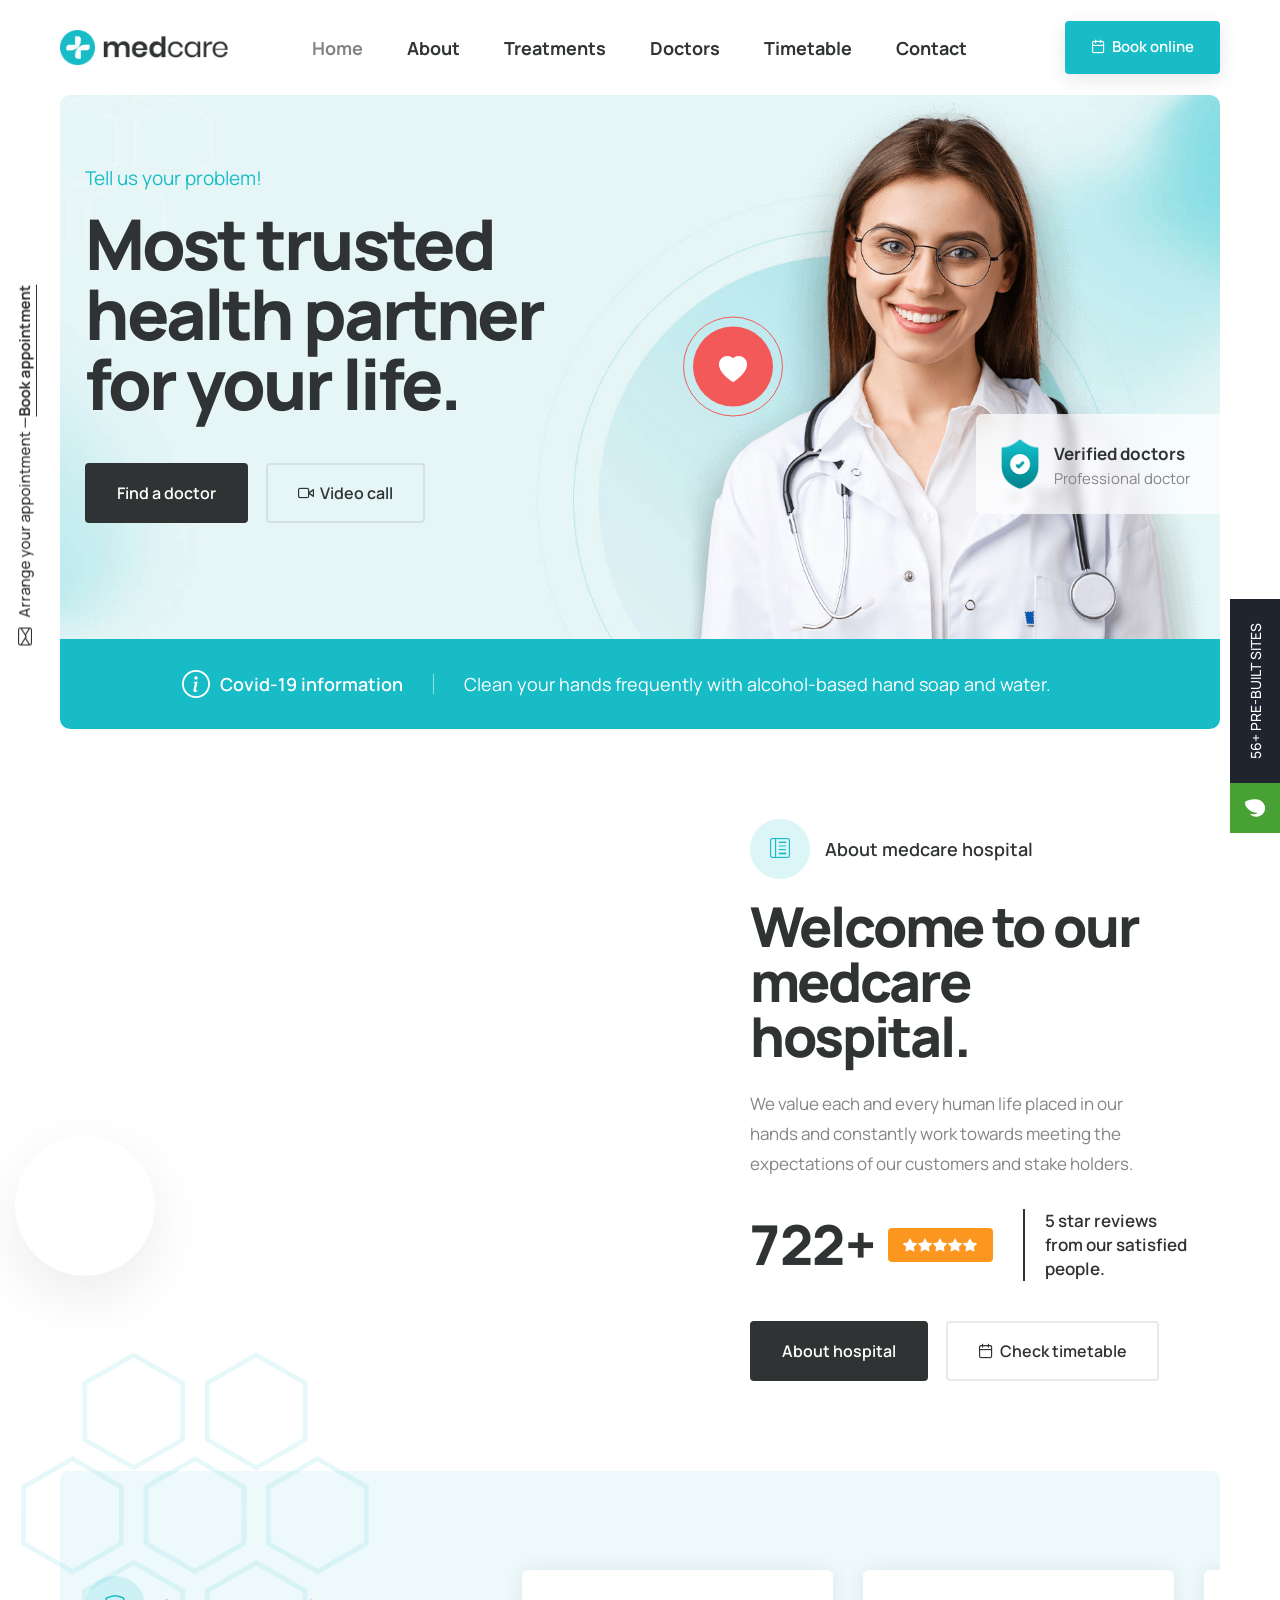
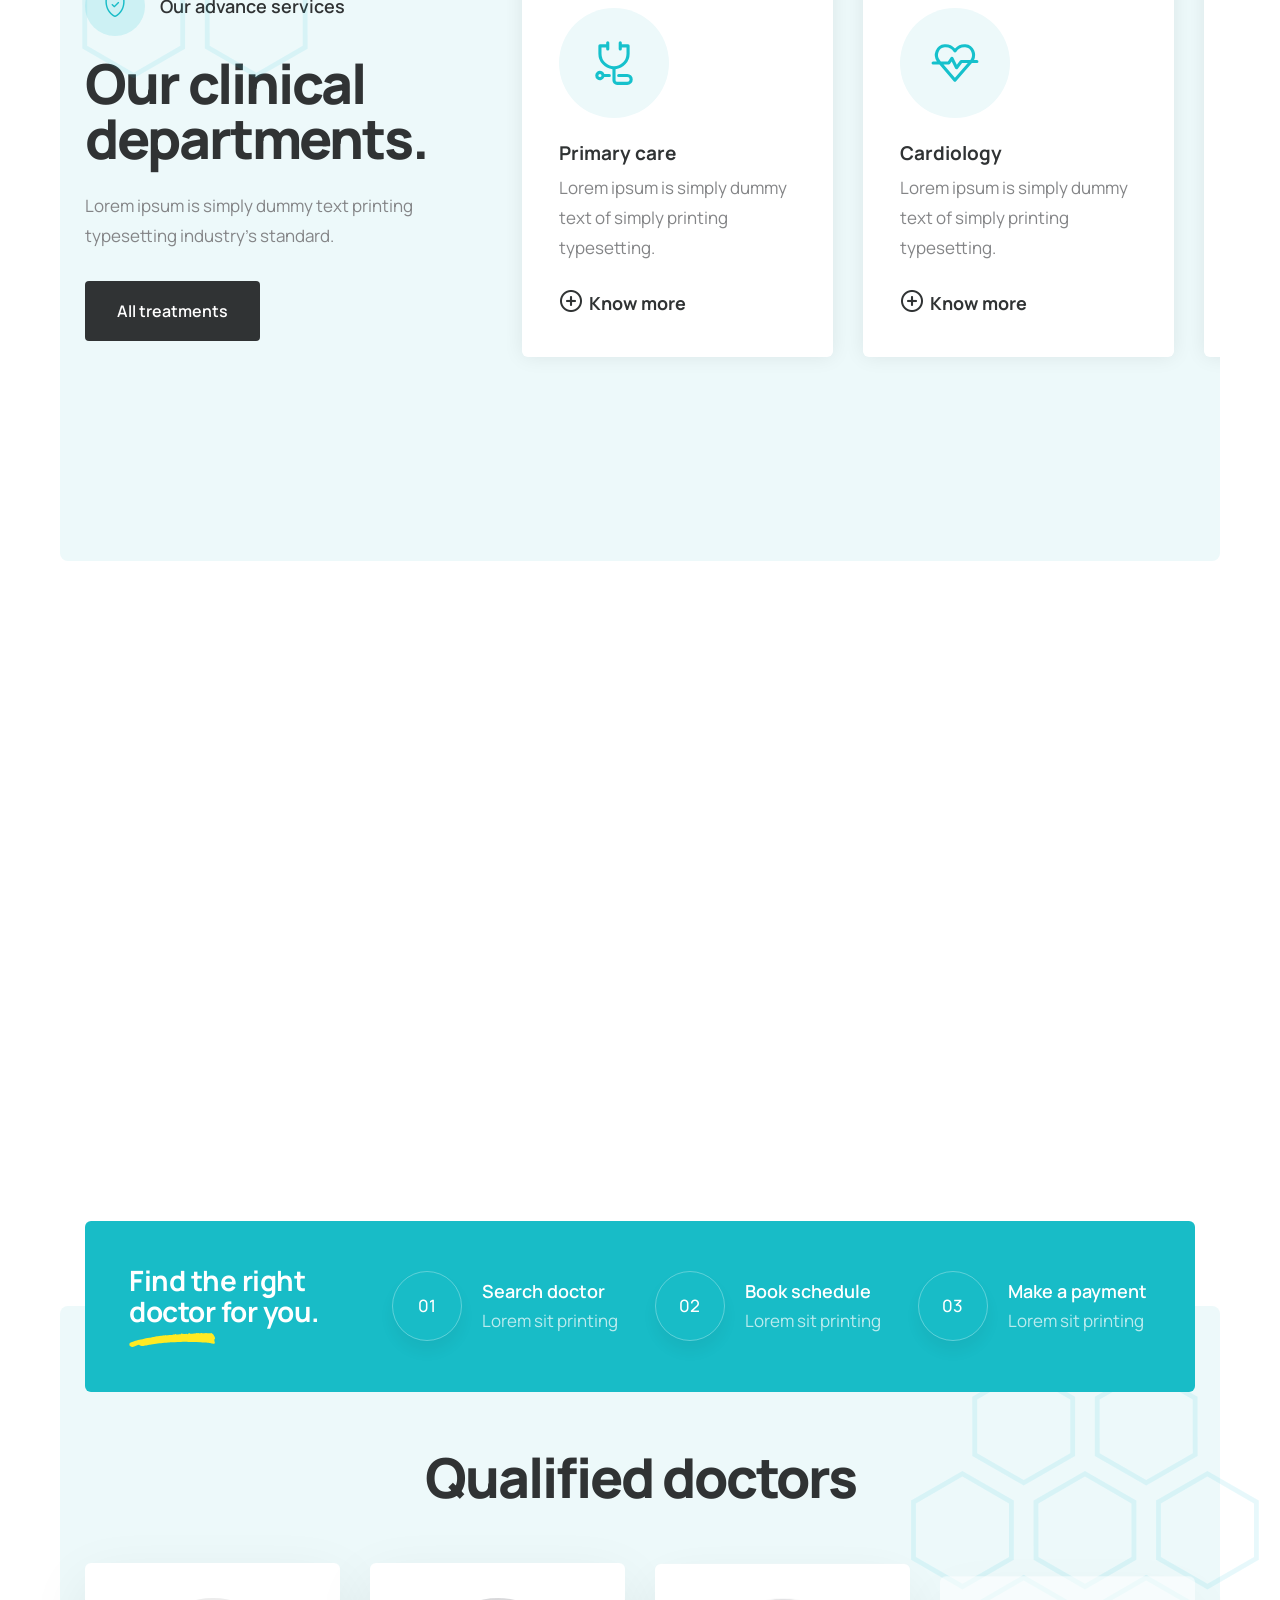
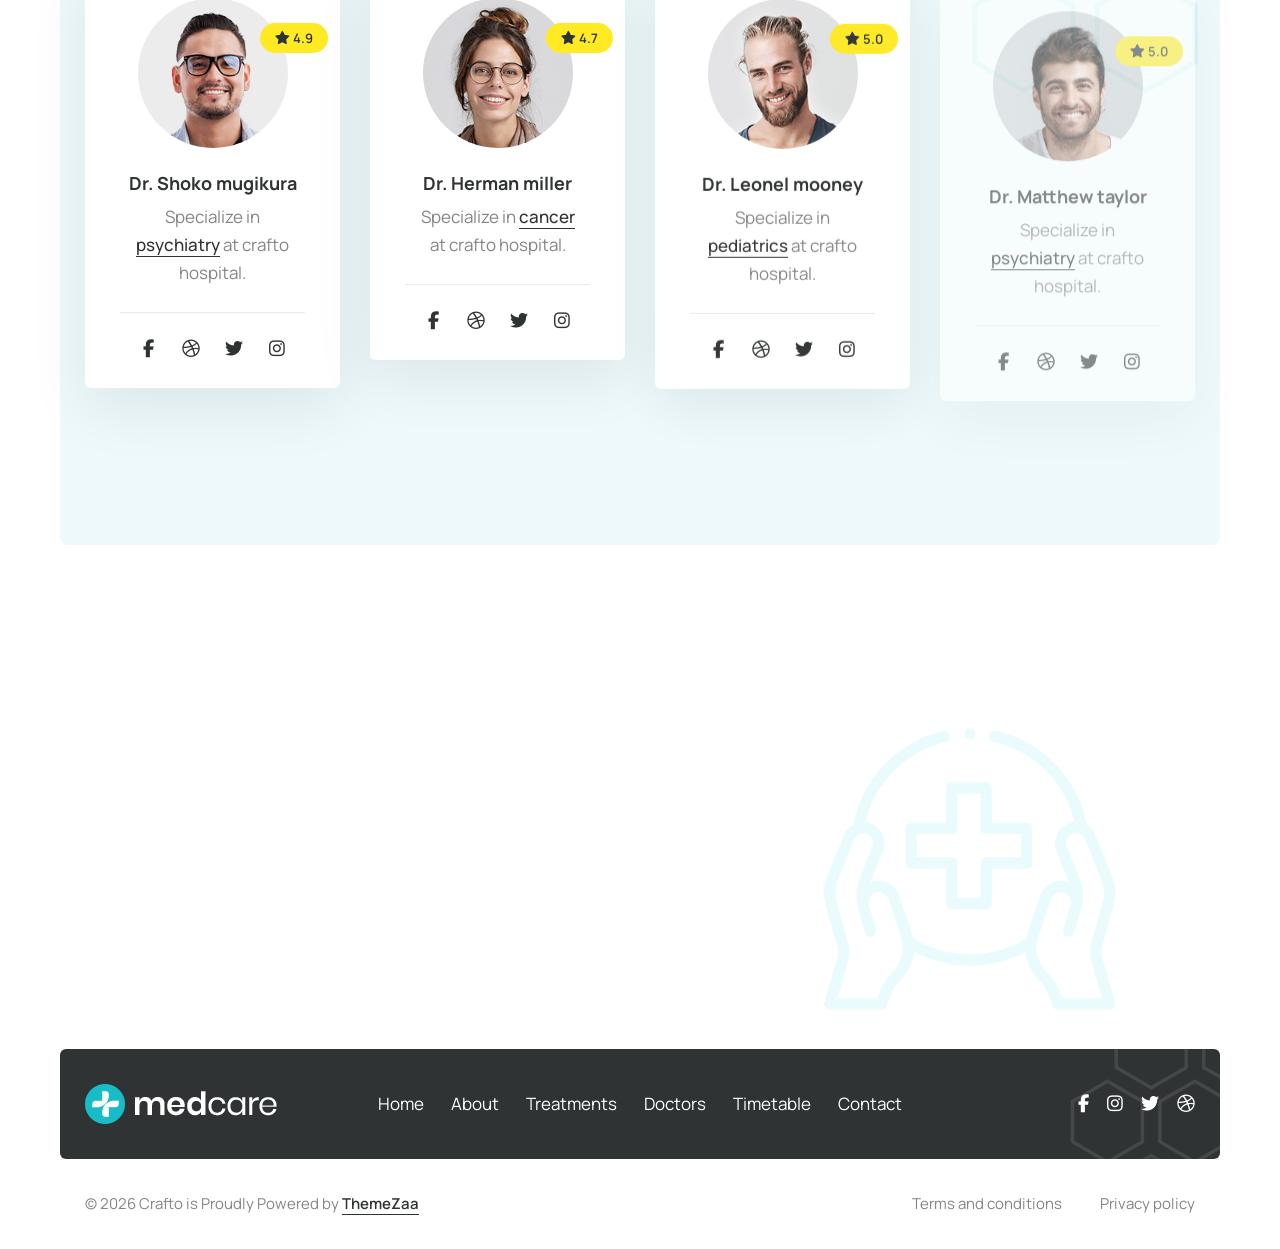
==== commit ff7395f4: "Update Home link to point to index.html" ====
--- a/index.html
+++ b/index.html
@@ -84,7 +84,7 @@
               >
                 <ul class="navbar-nav">
                   <li class="nav-item">
-                    <a href="demo-medical.html" class="nav-link">Home</a>
+                    <a href="index.html" class="nav-link">Home</a>
                   </li>
                   <li class="nav-item">
                     <a href="demo-medical-about.html" class="nav-link">About</a>
